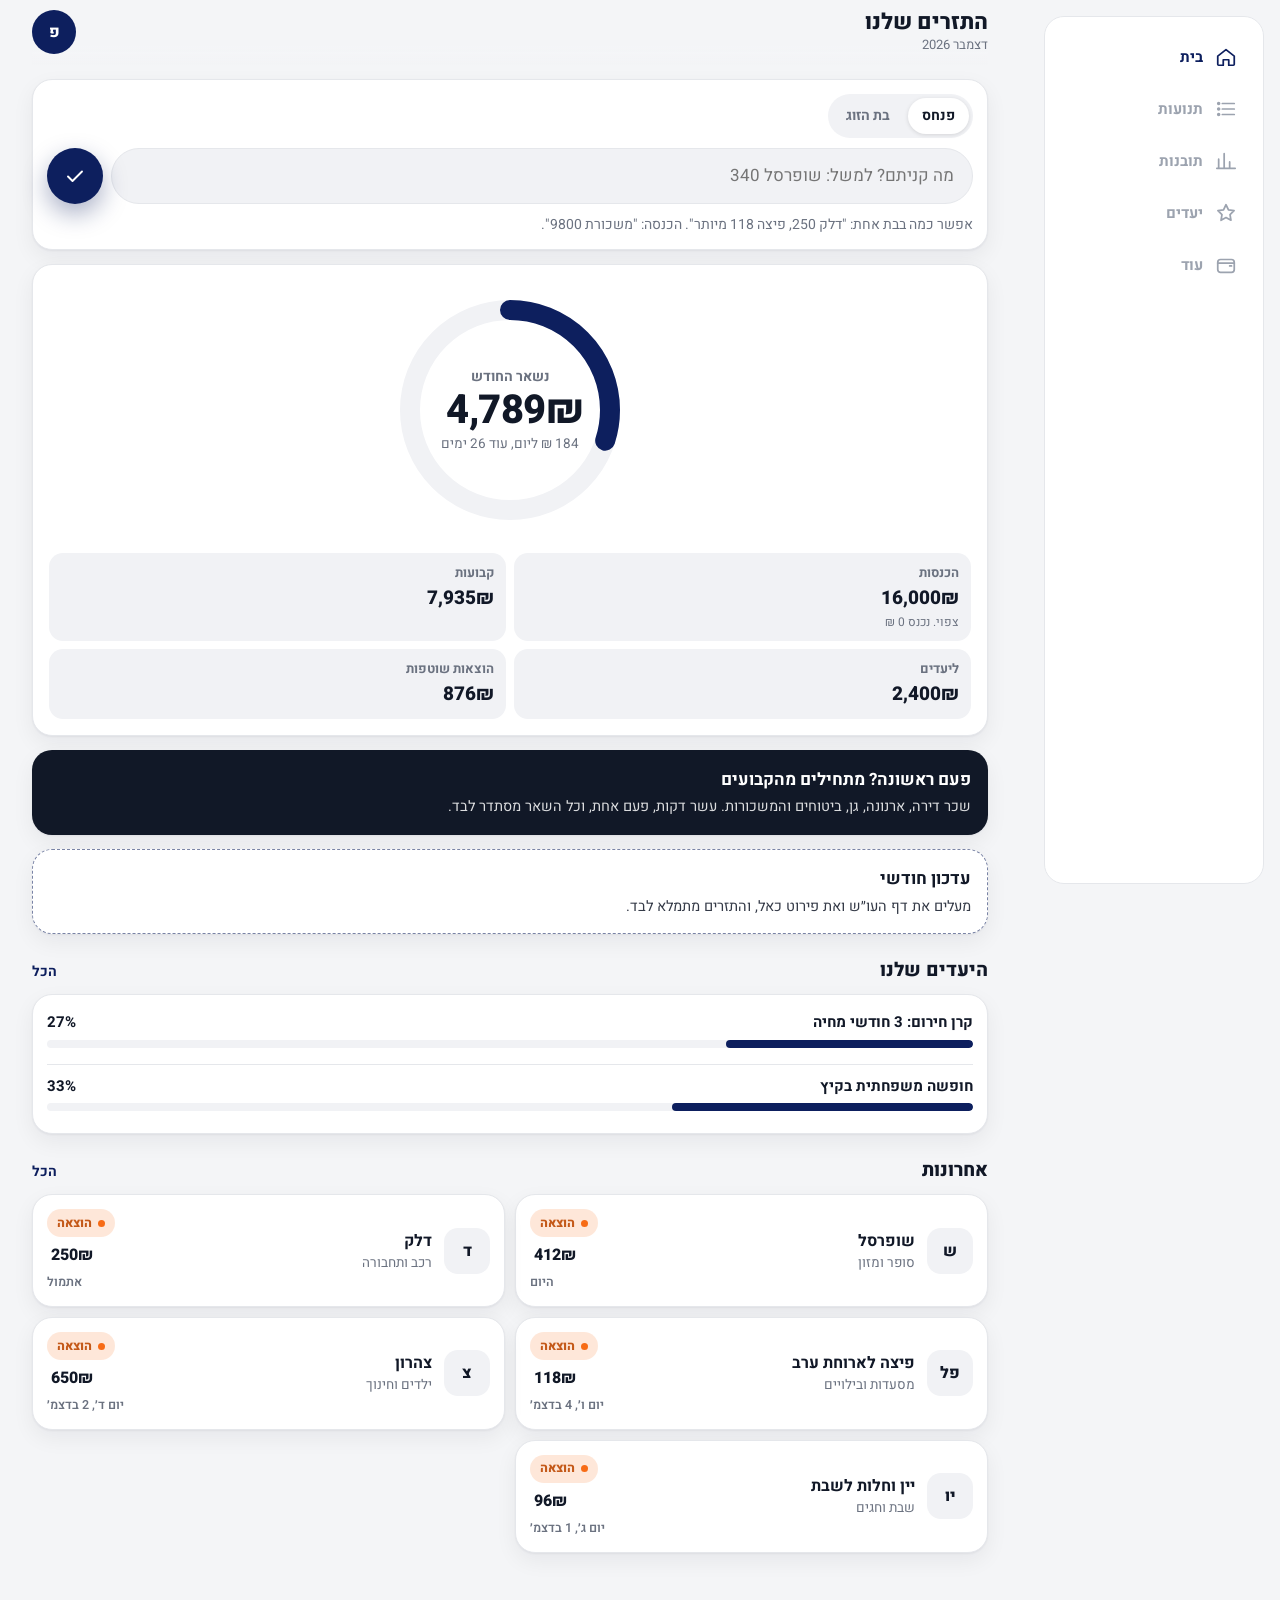
==== index.html @ 9b2dc7a2 "נקודת שמירה: התזרים שלנו, גרסה ראשונה לאישור Co-Authored-By: Claude Opus 5.5 <noreply@anthropic.com>" ====
<!doctype html>
<html lang="he" dir="rtl">
<head>
  <meta charset="utf-8">
  <meta name="viewport" content="width=device-width, initial-scale=1, viewport-fit=cover">
  <meta name="theme-color" content="#F4F5F7">
  <meta name="apple-mobile-web-app-capable" content="yes">
  <meta name="mobile-web-app-capable" content="yes">
  <title>התזרים שלנו</title>
  <link rel="icon" href="icon.svg" type="image/svg+xml">
  <link rel="apple-touch-icon" href="icon.svg">
  <link rel="preconnect" href="https://fonts.googleapis.com">
  <link rel="preconnect" href="https://fonts.gstatic.com" crossorigin>
  <link href="https://fonts.googleapis.com/css2?family=Heebo:wght@300;400;500;700;800&family=Rubik:wght@700;800;900&display=swap" rel="stylesheet">
  <link rel="stylesheet" href="app.css">
  <link rel="stylesheet" href="custom.css">
  <script src="config.js"></script>
  <script src="blueprint.js"></script>
  <script>document.title = (window.BLUEPRINT && window.BLUEPRINT.name) || 'מערכת';</script>
</head>
<body>
  <div id="app"></div>
  <script src="app.js"></script>
  <script src="custom.js" onerror="this.remove()"></script>
</body>
</html>
---- app.css ----
/* מנוע המערכות של קלוד לעצלנים: רכיבים מובייל פירסט + חמש ערכות נושא (library/styles.md).
   כל ערכת נושא מגדירה את אותם משתנים. המבנה זהה, והאופי משתנה. */

:root, [data-theme="clean-pro"] {
  --bg: #F4F5F7;
  --bg-fx: none;
  --surface: #FFFFFF;
  --surface-2: #F1F2F5;
  --text: #111827;
  --muted: #6B7280;
  --line: #E5E7EB;
  --accent: #2563EB;
  --on-accent: #FFFFFF;
  --hero: #111827;
  --on-hero: #FFFFFF;
  --radius: 14px;
  --radius-lg: 20px;
  --shadow: 0 1px 2px rgb(17 24 39 / .05), 0 8px 22px rgb(17 24 39 / .06);
  --glass: none;
  --nav-bg: #FFFFFF;
  --nav-text: #9CA3AF;
  --nav-active: #111827;
  --nav-active-bg: transparent;
  --font-head: 'Heebo', system-ui, sans-serif;
  --head-weight: 800;
  --num-weight: 800;
  --tile-1: var(--surface); --tile-2: var(--surface); --tile-3: var(--surface); --tile-4: var(--surface);
}

[data-theme="bold-dark"] {
  --bg: #0C0C0F;
  --surface: #18181D;
  --surface-2: #232329;
  --text: #F4F4F6;
  --muted: #8E8E99;
  --line: #2B2B33;
  --accent: #FFE14D;
  --on-accent: #111111;
  --hero: var(--accent);
  --on-hero: var(--on-accent);
  --radius: 18px;
  --radius-lg: 26px;
  --shadow: 0 12px 30px rgb(0 0 0 / .35);
  --nav-bg: #1E1E24;
  --nav-text: #8E8E99;
  --nav-active: var(--on-accent);
  --nav-active-bg: var(--accent);
  --font-head: 'Rubik', 'Heebo', sans-serif;
  --head-weight: 900;
  --num-weight: 900;
}

[data-theme="soft-air"] {
  --bg: #EEECF5;
  --bg-fx: linear-gradient(165deg, #E7E4F1 0%, #F7F6FB 55%, #ECE9F5 100%);
  --surface: rgb(255 255 255 / .62);
  --surface-2: rgb(255 255 255 / .45);
  --text: #1F1C2E;
  --muted: #7B7792;
  --line: rgb(31 28 46 / .08);
  --accent: #5B5BD6;
  --on-accent: #FFFFFF;
  --hero: rgb(255 255 255 / .72);
  --on-hero: #1F1C2E;
  --radius: 20px;
  --radius-lg: 28px;
  --shadow: 0 10px 30px rgb(80 70 140 / .10);
  --glass: blur(16px);
  --nav-bg: rgb(255 255 255 / .82);
  --nav-text: #8E8AA5;
  --nav-active: #FFFFFF;
  --nav-active-bg: #1F1C2E;
  --font-head: 'Heebo', system-ui, sans-serif;
  --head-weight: 700;
  --num-weight: 300;
}

[data-theme="photo-immersive"] {
  --bg: #0E1714;
  --surface: rgb(255 255 255 / .08);
  --surface-2: rgb(255 255 255 / .13);
  --text: #F3F6F4;
  --muted: #A9B8B1;
  --line: rgb(255 255 255 / .12);
  --accent: #FFFFFF;
  --on-accent: #0E1714;
  --hero: rgb(255 255 255 / .1);
  --on-hero: #FFFFFF;
  --radius: 22px;
  --radius-lg: 30px;
  --shadow: 0 16px 40px rgb(0 0 0 / .35);
  --glass: blur(14px);
  --nav-bg: rgb(20 32 28 / .72);
  --nav-text: #A9B8B1;
  --nav-active: var(--on-accent);
  --nav-active-bg: var(--accent);
  --font-head: 'Heebo', system-ui, sans-serif;
  --head-weight: 500;
  --num-weight: 300;
}

[data-theme="playful-blocks"] {
  --bg: #FFF9EF;
  --surface: #FFFFFF;
  --surface-2: #FFF1DC;
  --text: #1C1B1F;
  --muted: #6E6A75;
  --line: #F0E6D6;
  --accent: #1C1B1F;
  --on-accent: #FFFFFF;
  --hero: #FFE48A;
  --on-hero: #1C1B1F;
  --radius: 22px;
  --radius-lg: 30px;
  --shadow: 0 2px 0 rgb(28 27 31 / .06), 0 10px 24px rgb(120 90 40 / .08);
  --nav-bg: #FFFFFF;
  --nav-text: #9A95A2;
  --nav-active: #FFFFFF;
  --nav-active-bg: #1C1B1F;
  --font-head: 'Rubik', 'Heebo', sans-serif;
  --head-weight: 800;
  --num-weight: 800;
  --tile-1: #FFE48A; --tile-2: #E3DAFF; --tile-3: #CDEFDF; --tile-4: #FFD8C6;
}

/* סגול ורך: לבנדר בהיר, כרטיס סגול למספר החשוב, אריחים צבעוניים. נלמד מהשראות של מערכות משמרות ומשימות (בתי ספר) */
[data-theme="school-soft"] {
  --bg: #F3F1FB;
  --bg-fx: linear-gradient(170deg, #EEEAFB 0%, #F8F7FD 50%, #F1EEFB 100%);
  --surface: #FFFFFF;
  --surface-2: #EEEBFA;
  --text: #1E1B3A;
  --muted: #6E6A8A;
  --line: #E6E2F5;
  --accent: #6C4CF1;
  --on-accent: #FFFFFF;
  --hero: linear-gradient(140deg, #6C4CF1, #8B6CFF);
  --on-hero: #FFFFFF;
  --radius: 20px;
  --radius-lg: 28px;
  --shadow: 0 2px 4px rgb(108 76 241 / .05), 0 14px 30px rgb(108 76 241 / .10);
  --nav-bg: #FFFFFF;
  --nav-text: #9C98B5;
  --nav-active: #FFFFFF;
  --nav-active-bg: #6C4CF1;
  --font-head: 'Rubik', 'Heebo', sans-serif;
  --head-weight: 700;
  --num-weight: 800;
  --tile-1: #FFD9B3; --tile-2: #CFE6FF; --tile-3: #FFD3E1; --tile-4: #E3DAFF;
}
[data-theme="school-soft"] .nav a.on { padding-inline: 14px; }
[data-theme="school-soft"] .kpi:nth-child(2) { background: var(--tile-1); }
[data-theme="school-soft"] .kpi:nth-child(3) { background: var(--tile-2); }
[data-theme="school-soft"] .kpi:nth-child(4) { background: var(--tile-3); }

/* צבעי סטטוס */
:root { --c-red: #E5484D; --c-orange: #F76B15; --c-yellow: #E0A100; --c-green: #12A150; --c-teal: #0E9F9A; --c-blue: #3B6CF6; --c-purple: #8E4EC6; --c-gray: #8B8D98; }

/* ---------- בסיס ---------- */
* { box-sizing: border-box; -webkit-tap-highlight-color: transparent; }
html { background: var(--bg); }
body {
  margin: 0;
  min-height: 100vh;
  font-family: 'Heebo', system-ui, sans-serif;
  font-size: 16px;
  line-height: 1.5;
  color: var(--text);
  background: var(--bg-fx, none), var(--bg);
  background-attachment: fixed;
  overflow-x: clip;
}
button, input, select, textarea { font: inherit; color: inherit; }
a { color: inherit; text-decoration: none; }
h1, h2, h3, p { margin: 0; }
h1, h2, h3 { font-family: var(--font-head); font-weight: var(--head-weight); line-height: 1.15; text-wrap: balance; }
.i { width: 22px; height: 22px; flex: none; }
.ltr { direction: ltr; unicode-bidi: isolate; display: inline-block; }
.muted { color: var(--muted); }
[hidden] { display: none !important; }

/* ---------- מבנה ---------- */
.app { padding: 0 16px calc(170px + env(safe-area-inset-bottom)); max-width: 640px; margin: 0 auto; }
.top { position: sticky; top: 0; z-index: 20; display: flex; align-items: center; gap: 12px; min-height: 64px; padding: 10px 0; margin-bottom: 4px; background: linear-gradient(var(--bg) 70%, transparent); }
[data-theme="soft-air"] .top { background: transparent; backdrop-filter: blur(10px); }
[data-theme="photo-immersive"] .top { background: linear-gradient(rgb(14 23 20 / .9) 60%, transparent); }
.top__title { flex: 1; min-width: 0; }
.top__title h1 { font-size: 22px; white-space: nowrap; overflow: hidden; text-overflow: ellipsis; }
.top__title small { display: block; font-size: 13px; color: var(--muted); }
.icon-btn { display: grid; place-items: center; width: 44px; height: 44px; border: 0; border-radius: 50%; background: var(--surface); color: var(--text); box-shadow: var(--shadow); backdrop-filter: var(--glass); cursor: pointer; }
.avatar { display: grid; place-items: center; width: 44px; height: 44px; flex: none; border-radius: 50%; font-weight: 800; color: var(--on-accent); background: var(--accent); }
.brand-logo { height: 34px; width: auto; }

/* ---------- ניווט ---------- */
.nav { position: fixed; z-index: 30; display: flex; justify-content: space-around; gap: 4px; }
.nav a { display: grid; justify-items: center; gap: 2px; min-width: 56px; padding: 8px 10px; border-radius: 999px; font-size: 11.5px; font-weight: 700; color: var(--nav-text); }
.nav a.on { color: var(--nav-active); background: var(--nav-active-bg); }
/* סרגל מלא: נקי וצבעוני */
.nav { left: 0; right: 0; bottom: 0; padding: 8px 10px calc(8px + env(safe-area-inset-bottom)); background: var(--nav-bg); border-top: 1px solid var(--line); }
[data-theme="clean-pro"] .nav a.on { color: var(--accent); }
/* גלולה צפה: כהה, רך, תמונתי */
[data-theme="bold-dark"] .nav, [data-theme="soft-air"] .nav, [data-theme="photo-immersive"] .nav {
  left: 16px; right: 16px; bottom: calc(14px + env(safe-area-inset-bottom)); max-width: 460px; margin: 0 auto;
  padding: 8px; border: 1px solid var(--line); border-radius: 999px; box-shadow: var(--shadow); backdrop-filter: blur(16px);
}
[data-theme="bold-dark"] .nav a span, [data-theme="soft-air"] .nav a span, [data-theme="photo-immersive"] .nav a span { display: none; }
[data-theme="bold-dark"] .nav a, [data-theme="soft-air"] .nav a, [data-theme="photo-immersive"] .nav a { min-width: 52px; height: 52px; place-content: center; }
[data-theme="soft-air"] .nav a.on { border-radius: 16px; }
[data-theme="playful-blocks"] .nav a.on { padding-inline: 14px; }

/* כפתור צף */
.fab { position: fixed; z-index: 31; left: 18px; bottom: calc(92px + env(safe-area-inset-bottom)); display: inline-flex; align-items: center; gap: 8px; height: 58px; padding: 0 22px; border: 0; border-radius: 999px; font-weight: 800; font-size: 16px; color: var(--on-accent); background: var(--accent); box-shadow: 0 12px 28px color-mix(in srgb, var(--accent) 45%, transparent); cursor: pointer; }
[data-theme="bold-dark"] .fab, [data-theme="soft-air"] .fab, [data-theme="photo-immersive"] .fab { bottom: calc(96px + env(safe-area-inset-bottom)); }

/* ---------- כרטיסים ---------- */
.card { background: var(--surface); border: 1px solid var(--line); border-radius: var(--radius-lg); box-shadow: var(--shadow); backdrop-filter: var(--glass); }
.section { margin-top: 26px; }
.section__head { display: flex; align-items: baseline; justify-content: space-between; gap: 10px; margin-bottom: 12px; }
.section__head h2 { font-size: 19px; }
.section__head a { font-size: 14px; font-weight: 700; color: var(--accent); }
[data-theme="photo-immersive"] .section__head a, [data-theme="playful-blocks"] .section__head a { color: var(--text); text-decoration: underline; }

/* ---------- דשבורד ---------- */
.greet h1 { font-size: 28px; }
.greet p { margin-top: 4px; color: var(--muted); }
.cover { position: relative; margin: 0 -16px; padding: 90px 20px 24px; min-height: 240px; border-radius: 0 0 var(--radius-lg) var(--radius-lg); background: linear-gradient(180deg, rgb(0 0 0 / .1), rgb(0 0 0 / .65)), var(--cover, linear-gradient(135deg, #1D3A30, #0E1714)); background-size: cover; background-position: center; color: #fff; overflow: hidden; }
.cover h1 { font-size: 36px; font-weight: 300; line-height: 1.05; }
.cover h1 b { font-weight: 700; }
.cover p { margin-top: 8px; color: rgb(255 255 255 / .8); }
.kpis { display: grid; grid-template-columns: repeat(2, minmax(0, 1fr)); gap: 12px; margin-top: 18px; }
.kpi { padding: 16px; border-radius: var(--radius-lg); background: var(--surface); border: 1px solid var(--line); box-shadow: var(--shadow); backdrop-filter: var(--glass); }
.kpi b { display: block; font-family: var(--font-head); font-weight: var(--num-weight); font-size: 32px; line-height: 1.1; letter-spacing: -.5px; }
.kpi span { font-size: 13.5px; font-weight: 600; color: var(--muted); }
.kpi:first-child { grid-column: 1 / -1; background: var(--hero); color: var(--on-hero); border-color: transparent; }
.kpi:first-child span { color: color-mix(in srgb, var(--on-hero) 72%, transparent); }
.kpi:first-child b { font-size: 42px; }
.kpis:has(.kpi:nth-child(4)) { grid-template-columns: repeat(3, minmax(0, 1fr)); }
.kpis:has(.kpi:nth-child(4)) .kpi:not(:first-child) { padding: 14px 12px; }
.kpis:has(.kpi:nth-child(4)) .kpi:not(:first-child) b { font-size: 28px; }
[data-theme="playful-blocks"] .kpi:nth-child(1) { background: var(--tile-1); }
[data-theme="playful-blocks"] .kpi:nth-child(2) { background: var(--tile-2); }
[data-theme="playful-blocks"] .kpi:nth-child(3) { background: var(--tile-3); }
[data-theme="playful-blocks"] .kpi:nth-child(4) { background: var(--tile-4); }
[data-theme="playful-blocks"] .kpi span { color: color-mix(in srgb, var(--text) 70%, transparent); }
[data-theme="soft-air"] .kpi b { font-size: 38px; }
[data-theme="soft-air"] .kpi:first-child b { font-size: 52px; }
.quick { display: flex; gap: 8px; overflow-x: auto; margin: 18px -16px 0; padding: 2px 16px 4px; scrollbar-width: none; }
.quick::-webkit-scrollbar { display: none; }

/* ---------- רשימות ---------- */
.search { position: relative; margin-top: 4px; }
.search input { width: 100%; height: 50px; padding: 0 46px 0 16px; border: 1px solid var(--line); border-radius: 999px; background: var(--surface); box-shadow: var(--shadow); backdrop-filter: var(--glass); outline: none; }
.search input:focus { border-color: var(--accent); }
.search .i { position: absolute; top: 14px; right: 16px; color: var(--muted); }
.chips { display: flex; gap: 8px; overflow-x: auto; margin: 12px -16px 0; padding: 2px 16px 6px; scrollbar-width: none; }
.chips::-webkit-scrollbar { display: none; }
.chip-btn { display: inline-flex; align-items: center; gap: 6px; flex: none; height: 38px; padding: 0 14px; border: 1px solid var(--line); border-radius: 999px; background: var(--surface); font-size: 14px; font-weight: 700; color: var(--text); cursor: pointer; white-space: nowrap; backdrop-filter: var(--glass); }
.chip-btn.on { color: var(--on-accent); background: var(--accent); border-color: transparent; }
.chip-btn em { font-style: normal; font-size: 12px; opacity: .7; }
.dot { width: 9px; height: 9px; border-radius: 50%; background: var(--c); }
.toolbar { display: flex; align-items: center; justify-content: space-between; gap: 8px; margin-top: 8px; }
.toolbar small { color: var(--muted); font-weight: 600; }
.seg-view { display: inline-flex; padding: 3px; border-radius: 999px; background: var(--surface-2); }
.seg-view button { display: inline-flex; align-items: center; gap: 6px; height: 36px; padding: 0 12px; border: 0; border-radius: 999px; background: transparent; font-size: 13.5px; font-weight: 700; color: var(--muted); cursor: pointer; }
.seg-view button.on { color: var(--text); background: var(--surface); box-shadow: var(--shadow); }
.seg-view .i { width: 18px; height: 18px; }

.list { display: grid; grid-template-columns: minmax(0, 1fr); gap: 10px; margin-top: 12px; }
.item { display: flex; align-items: center; gap: 12px; min-width: 0; padding: 14px; border-radius: var(--radius-lg); background: var(--surface); border: 1px solid var(--line); box-shadow: var(--shadow); backdrop-filter: var(--glass); cursor: pointer; }
.item__av { display: grid; place-items: center; width: 46px; height: 46px; flex: none; border-radius: 14px; font-weight: 800; color: var(--text); background: var(--surface-2); overflow: hidden; }
.item__av img { width: 100%; height: 100%; object-fit: cover; }
[data-theme="bold-dark"] .item__av { border-radius: 50%; }
.item__main { flex: 1; min-width: 0; }
.item__main b { display: block; font-size: 16px; font-weight: 700; white-space: nowrap; overflow: hidden; text-overflow: ellipsis; }
.item__main small { display: block; font-size: 13.5px; color: var(--muted); white-space: nowrap; overflow: hidden; text-overflow: ellipsis; }
.item__end { display: grid; justify-items: end; gap: 6px; flex: none; }
.item__end small { font-size: 12.5px; color: var(--muted); font-weight: 600; }
.money { font-family: var(--font-head); font-weight: 800; }

.status { display: inline-flex; align-items: center; gap: 6px; height: 28px; padding: 0 10px; border-radius: 999px; font-size: 12.5px; font-weight: 800; white-space: nowrap; color: color-mix(in srgb, var(--c) 78%, var(--text)); background: color-mix(in srgb, var(--c) 16%, transparent); }
.status::before { content: ""; width: 7px; height: 7px; border-radius: 50%; background: var(--c); }
[data-theme="bold-dark"] .status { color: #fff; background: var(--c); }
[data-theme="bold-dark"] .status::before { background: rgb(255 255 255 / .8); }

.empty { padding: 40px 20px; text-align: center; border: 1.5px dashed var(--line); border-radius: var(--radius-lg); color: var(--muted); }
.empty b { display: block; margin-bottom: 6px; font-size: 18px; color: var(--text); }

/* לוח עמודות */
.board { display: flex; gap: 12px; overflow-x: auto; margin: 14px -16px 0; padding: 2px 16px 10px; scroll-snap-type: x mandatory; scrollbar-width: none; }
.board::-webkit-scrollbar { display: none; }
.col { flex: none; width: 78%; max-width: 320px; scroll-snap-align: start; padding: 12px; border-radius: var(--radius-lg); background: var(--surface-2); }
.col__head { display: flex; align-items: center; gap: 8px; margin: 2px 4px 12px; font-weight: 800; }
.col__head em { margin-inline-start: auto; font-style: normal; font-size: 13px; color: var(--muted); }
.col .item { padding: 12px; margin-bottom: 8px; box-shadow: none; }
.col .empty { padding: 20px 10px; font-size: 14px; }

/* ---------- כרטיס פרטים ---------- */
.detail-hero { padding: 20px; margin-top: 6px; }
.detail-hero h2 { font-size: 26px; }
.detail-hero p { margin-top: 4px; color: var(--muted); }
.statuses { display: flex; flex-wrap: wrap; gap: 8px; margin-top: 16px; }
.statuses button { height: 38px; padding: 0 14px; border: 1px solid var(--line); border-radius: 999px; background: transparent; font-weight: 700; font-size: 14px; cursor: pointer; }
.statuses button.on { border-color: transparent; color: #fff; background: var(--c); }
.actions { display: grid; grid-auto-flow: column; grid-auto-columns: 1fr; gap: 10px; margin-top: 14px; }
.action { display: grid; justify-items: center; gap: 4px; padding: 12px 6px; border-radius: var(--radius); background: var(--surface); border: 1px solid var(--line); font-size: 13px; font-weight: 700; box-shadow: var(--shadow); backdrop-filter: var(--glass); }
.action .i { color: var(--accent); }
[data-theme="photo-immersive"] .action .i, [data-theme="playful-blocks"] .action .i { color: var(--text); }
.action--wa .i { color: #25D366 !important; }
.fields { margin-top: 14px; padding: 4px 16px; }
.fields div { display: flex; justify-content: space-between; gap: 16px; padding: 13px 0; border-bottom: 1px solid var(--line); }
.fields div:last-child { border-bottom: 0; }
.fields dt { color: var(--muted); font-size: 14px; font-weight: 600; flex: none; }
.fields dd { margin: 0; font-weight: 600; text-align: left; overflow-wrap: anywhere; }
.fields dd.long { text-align: right; font-weight: 400; white-space: pre-line; }
.fields img { max-width: 160px; border-radius: 12px; }

/* ---------- טפסים ---------- */
.form { display: grid; gap: 16px; margin-top: 8px; }
.f { display: grid; gap: 7px; }
.f > label, .f > span { font-size: 14px; font-weight: 700; color: var(--muted); }
.f > label i { font-style: normal; color: var(--c-red); }
.f input, .f textarea, .f select { width: 100%; min-height: 52px; padding: 12px 16px; border: 1.5px solid var(--line); border-radius: var(--radius); background: var(--surface); font-size: 17px; outline: none; backdrop-filter: var(--glass); }
.f textarea { min-height: 96px; resize: vertical; }
.f input:focus, .f textarea:focus, .f select:focus { border-color: var(--accent); box-shadow: 0 0 0 4px color-mix(in srgb, var(--accent) 18%, transparent); }
.f select option { color: #111; }
.f .money-in { position: relative; }
.f .money-in input { padding-left: 40px; }
.f .money-in b { position: absolute; left: 16px; top: 14px; color: var(--muted); }
.f .err { font-size: 13.5px; font-weight: 700; color: var(--c-red); }
.f.bad input, .f.bad textarea, .f.bad select { border-color: var(--c-red); }
.pills { display: flex; flex-wrap: wrap; gap: 8px; }
.pills label { position: relative; display: inline-flex; align-items: center; gap: 6px; height: 44px; padding: 0 16px; border: 1.5px solid var(--line); border-radius: 999px; background: var(--surface); font-weight: 700; cursor: pointer; backdrop-filter: var(--glass); }
.pills input { position: absolute; opacity: 0; pointer-events: none; }
.pills label:has(input:checked) { color: var(--on-accent); background: var(--accent); border-color: transparent; }
.pills label.st:has(input:checked) { color: #fff; background: var(--c); }
.switch { display: flex; align-items: center; justify-content: space-between; min-height: 52px; padding: 0 16px; border: 1.5px solid var(--line); border-radius: var(--radius); background: var(--surface); font-weight: 700; }
.switch input { flex: none; width: 48px !important; height: 28px; min-height: 0 !important; padding: 0 !important; border: 0 !important; box-shadow: none !important; appearance: none; border-radius: 999px; background: var(--line); position: relative; cursor: pointer; transition: background .2s; }
.switch input::after { content: ""; position: absolute; top: 3px; right: 3px; width: 22px; height: 22px; border-radius: 50%; background: #fff; transition: transform .2s; box-shadow: 0 1px 3px rgb(0 0 0 / .2); }
.switch input:checked { background: var(--accent); }
.switch input:checked::after { transform: translateX(-20px); }
.photo-in { display: flex; align-items: center; gap: 12px; }
.photo-in img { width: 72px; height: 72px; object-fit: cover; border-radius: 14px; }
.savebar { position: fixed; z-index: 40; left: 0; right: 0; bottom: 0; display: flex; gap: 10px; padding: 12px 16px calc(12px + env(safe-area-inset-bottom)); background: linear-gradient(transparent, var(--bg) 30%); }
.savebar > * { flex: 1; }

/* ---------- כפתורים ---------- */
.btn { display: inline-flex; align-items: center; justify-content: center; gap: 8px; min-height: 52px; padding: 0 22px; border: 0; border-radius: 999px; font-weight: 800; font-size: 16px; cursor: pointer; white-space: nowrap; }
.btn--primary { color: var(--on-accent); background: var(--accent); box-shadow: 0 10px 24px color-mix(in srgb, var(--accent) 35%, transparent); }
.btn--ghost { color: var(--text); background: var(--surface); border: 1.5px solid var(--line); backdrop-filter: var(--glass); }
.btn--danger { color: var(--c-red); background: transparent; border: 1.5px solid color-mix(in srgb, var(--c-red) 40%, transparent); }
.btn--sm { min-height: 40px; padding: 0 16px; font-size: 14px; }
.btn-row { display: flex; gap: 10px; margin-top: 18px; }
.btn-row > * { flex: 1; }

/* ---------- הגדרות ---------- */
.set { padding: 16px; margin-top: 12px; display: grid; gap: 14px; }
.set h3 { font-size: 17px; }
.themes { display: grid; grid-template-columns: 1fr 1fr; gap: 10px; }
.theme-card { display: grid; gap: 8px; padding: 12px; border: 2px solid var(--line); border-radius: var(--radius); background: var(--surface-2); cursor: pointer; text-align: right; }
.theme-card.on { border-color: var(--accent); }
.theme-card b { font-size: 14px; }
.swatches { display: flex; gap: 4px; }
.swatches i { width: 22px; height: 22px; border-radius: 50%; border: 1px solid rgb(0 0 0 / .08); }

/* ---------- הודעה ---------- */
.toast { position: fixed; z-index: 60; left: 16px; right: 16px; bottom: calc(96px + env(safe-area-inset-bottom)); max-width: 460px; margin: 0 auto; display: flex; align-items: center; justify-content: space-between; gap: 12px; padding: 12px 18px; border-radius: 999px; color: #fff; background: #1C1B22; box-shadow: 0 12px 30px rgb(0 0 0 / .3); font-weight: 700; transform: translateY(20px); opacity: 0; pointer-events: none; transition: .2s; }
.toast.on { transform: none; opacity: 1; pointer-events: auto; }
.toast button { border: 0; background: none; color: #FFE14D; font-weight: 800; cursor: pointer; }

/* ---------- כניסה ---------- */
.login { min-height: 100vh; display: grid; place-items: center; padding: 20px; }
.login .card { width: min(420px, 100%); padding: 28px 22px; display: grid; gap: 14px; text-align: center; }
.login h1 { font-size: 30px; }
.demo-note { margin-top: 14px; padding: 10px 14px; border-radius: var(--radius); font-size: 13.5px; background: color-mix(in srgb, var(--c-yellow) 16%, transparent); }

/* ---------- מחשב: ניווט בצד ---------- */
@media (min-width: 960px) {
  .app { max-width: 1060px; padding: 0 32px 60px; margin-right: 260px; margin-left: auto; }
  .nav, [data-theme="bold-dark"] .nav, [data-theme="soft-air"] .nav, [data-theme="photo-immersive"] .nav {
    top: 16px; bottom: 16px; right: 16px; left: auto; width: 220px; max-width: none; margin: 0;
    flex-direction: column; justify-content: flex-start; padding: 16px 12px; border: 1px solid var(--line); border-radius: var(--radius-lg);
  }
  .nav a, [data-theme="bold-dark"] .nav a, [data-theme="soft-air"] .nav a, [data-theme="photo-immersive"] .nav a { display: flex; grid-template-columns: none; place-content: initial; align-items: center; gap: 12px; height: 48px; padding: 0 14px; font-size: 15px; border-radius: 14px; }
  .nav a span, [data-theme="bold-dark"] .nav a span, [data-theme="soft-air"] .nav a span, [data-theme="photo-immersive"] .nav a span { display: inline; }
  .fab { bottom: 28px !important; left: 32px; }
  .kpis { grid-template-columns: repeat(4, 1fr); }
  .kpi:first-child { grid-column: auto; }
  .list { grid-template-columns: repeat(2, minmax(0, 1fr)); }
  .col { width: 300px; }
  .savebar { right: 260px; }
  .toast { bottom: 28px; }
  .cover { margin: 0; border-radius: var(--radius-lg); }
}

@media (prefers-reduced-motion: reduce) { * { transition: none !important; } }
---- custom.css ----
/* התזרים שלנו: הצ׳אט, טבעת "כמה נשאר", פסים ותובנות. משתמש רק במשתני הסגנון, כך שכל סגנון עובד. */

/* ---------- הצ׳אט ---------- */
.tz-chat { padding: 14px; margin-top: 14px; display: grid; gap: 10px; }
.tz-chat__who { display: inline-flex; justify-self: start; padding: 4px; gap: 4px; border-radius: 999px; background: var(--surface-2); }
.tz-chat__who button { min-height: 36px; padding: 0 14px; border: 0; border-radius: 999px; background: transparent; color: var(--muted); font: inherit; font-size: 14px; font-weight: 700; cursor: pointer; }
.tz-chat__who button.on { background: var(--surface); color: var(--text); box-shadow: 0 1px 4px rgb(0 0 0 / .12); }
.tz-chat form { display: flex; gap: 8px; }
.tz-chat input { flex: 1; min-width: 0; height: 56px; padding: 0 18px; border: 1.5px solid var(--line); border-radius: 999px; background: var(--surface-2); color: var(--text); font: inherit; font-size: 17px; }
.tz-chat input:focus { outline: none; border-color: var(--accent); background: var(--surface); }
.tz-chat .btn { width: 56px; min-height: 56px; padding: 0; flex: none; }
.tz-chat .btn .i { width: 24px; height: 24px; }
.tz-chat__hint { font-size: 14px; }
.tz-log { list-style: none; margin: 0; padding: 0; display: grid; gap: 8px; }
.tz-log li { padding: 10px 12px; border-radius: var(--radius); background: var(--surface-2); }
.tz-log__row { display: flex; align-items: center; gap: 8px; flex-wrap: wrap; }
.tz-log__row b { font-size: 15.5px; }
.tz-log__ok { display: grid; place-items: center; width: 24px; height: 24px; border-radius: 50%; background: var(--c-green); color: #fff; flex: none; }
.tz-log__ok .i { width: 15px; height: 15px; }
.tz-amt { font-weight: 800; }
.tz-amt.is-in { color: var(--c-green); }
.tz-tag { min-height: 32px; padding: 0 12px; border: 1px dashed color-mix(in srgb, var(--accent) 55%, transparent); border-radius: 999px; background: transparent; color: var(--accent); font: inherit; font-size: 13.5px; font-weight: 700; cursor: pointer; }
[data-theme="bold-dark"] .tz-tag { color: var(--text); }
.tz-x { margin-inline-start: auto; min-height: 32px; padding: 0 10px; border: 0; background: transparent; color: var(--muted); font: inherit; font-size: 13.5px; text-decoration: underline; cursor: pointer; }
.tz-pick { display: flex; flex-wrap: wrap; gap: 6px; margin-top: 10px; }
.tz-pick .chip-btn { height: 34px; font-size: 13px; }

/* ---------- כמה נשאר ---------- */
.tz-hero { margin-top: 14px; padding: 20px 16px 16px; display: grid; gap: 18px; justify-items: center; }
.tz-ring { position: relative; width: min(250px, 72vw); aspect-ratio: 1; }
.tz-ring svg { width: 100%; height: 100%; display: block; }
.tz-ring__bg { fill: none; stroke: var(--surface-2); stroke-width: 16; }
.tz-ring__fg { fill: none; stroke: var(--accent); stroke-width: 16; stroke-linecap: round; transition: stroke-dasharray .6s ease; }
.tz-ring.is-bad .tz-ring__fg { stroke: var(--c-red); }
.tz-ring__in { position: absolute; inset: 0; display: grid; place-content: center; text-align: center; gap: 2px; padding: 0 30px; }
.tz-ring__in small { font-size: 14px; font-weight: 700; color: var(--muted); }
.tz-ring__in b { font-family: var(--font-head); font-weight: var(--num-weight); font-size: 40px; line-height: 1.1; letter-spacing: -.5px; }
.tz-ring.is-bad .tz-ring__in b { color: var(--c-red); }
.tz-ring__in span { font-size: 13.5px; color: var(--muted); line-height: 1.35; }
.tz-split { width: 100%; margin: 0; display: grid; grid-template-columns: repeat(2, minmax(0, 1fr)); gap: 8px; }
.tz-split div { padding: 10px 12px; border-radius: var(--radius); background: var(--surface-2); }
.tz-split dt { font-size: 13px; font-weight: 700; color: var(--muted); }
.tz-split dd { margin: 2px 0 0; font-size: 19px; font-weight: 800; text-align: right; }
.tz-split small { display: block; font-size: 12px; color: var(--muted); }

/* ---------- כרטיסי הנעה ---------- */
.tz-cta { display: grid; gap: 4px; margin-top: 14px; padding: 16px; background: var(--hero); color: var(--on-hero); border-color: transparent; }
.tz-cta b { font-size: 17px; }
.tz-cta span { font-size: 14.5px; opacity: .85; }
.tz-cta--soft { background: var(--surface); color: var(--text); border: 1.5px dashed color-mix(in srgb, var(--accent) 50%, var(--line)); }

/* ---------- שורות עם פס ---------- */
.tz-rows { padding: 6px 14px; display: grid; }
.tz-rows--flat { padding: 0; }
.tz-r { display: grid; grid-template-columns: minmax(0, 1fr) auto; grid-template-areas: "n v" "b b" "s s"; align-items: center; gap: 6px 10px; padding: 10px 0; border-bottom: 1px solid var(--line); color: inherit; text-decoration: none; }
.tz-r:last-child { border-bottom: 0; }
.tz-r > span:first-child { grid-area: n; font-weight: 700; font-size: 15px; }
.tz-r > b { grid-area: v; font-size: 15px; }
.tz-r > .tz-bar { grid-area: b; }
.tz-r > small { grid-area: s; font-size: 12.5px; color: var(--muted); }
.tz-r > .btn { grid-area: s; justify-self: start; min-height: 40px; }
.tz-bar { display: block; height: 8px; border-radius: 99px; background: var(--surface-2); overflow: hidden; }
.tz-bar i { display: block; height: 100%; border-radius: inherit; background: var(--accent); }
.tz-bar.is-bad i { background: var(--c-red); }

/* ---------- תובנות ---------- */
.tz-tips { list-style: none; margin: 0; padding: 0; display: grid; gap: 10px; }
.tz-tips li { display: grid; gap: 3px; padding: 12px 14px; border-radius: var(--radius); background: var(--surface-2); border-inline-start: 4px solid var(--accent); }
.tz-tips b { font-size: 15.5px; }
.tz-tips span { font-size: 14.5px; color: var(--muted); line-height: 1.45; }
.tz-fore { display: grid; grid-template-columns: repeat(3, minmax(0, 1fr)); gap: 8px; }
.tz-fore div { padding: 12px 10px; border-radius: var(--radius); background: var(--surface-2); text-align: center; }
.tz-fore small { display: block; font-size: 12.5px; color: var(--muted); }
.tz-fore b { font-family: var(--font-head); font-weight: var(--num-weight); font-size: 20px; color: var(--c-green); }
.tz-fore b.is-bad { color: var(--c-red); }

/* ---------- עדכון חודשי ---------- */
.tz-step h3 { display: flex; align-items: center; gap: 10px; }
.tz-step h3 em { display: grid; place-items: center; width: 30px; height: 30px; border-radius: 50%; background: var(--accent); color: var(--on-accent); font-style: normal; font-size: 15px; }
.tz-step label.btn { justify-self: start; }
.tz-stats { list-style: none; margin: 0; padding: 0; display: flex; flex-wrap: wrap; gap: 8px; }
.tz-stats li { padding: 8px 12px; border-radius: var(--radius); background: var(--surface-2); font-size: 14px; }
.tz-stats b { margin-inline-end: 5px; font-size: 17px; }
.tz-review .list { margin-top: 0; }
.tz-review .btn-row { display: flex; gap: 10px; justify-content: flex-end; flex-wrap: wrap; }
.tz-safe { margin-top: 16px; text-align: center; font-size: 13.5px; }
.tz-more { margin-top: 14px; }
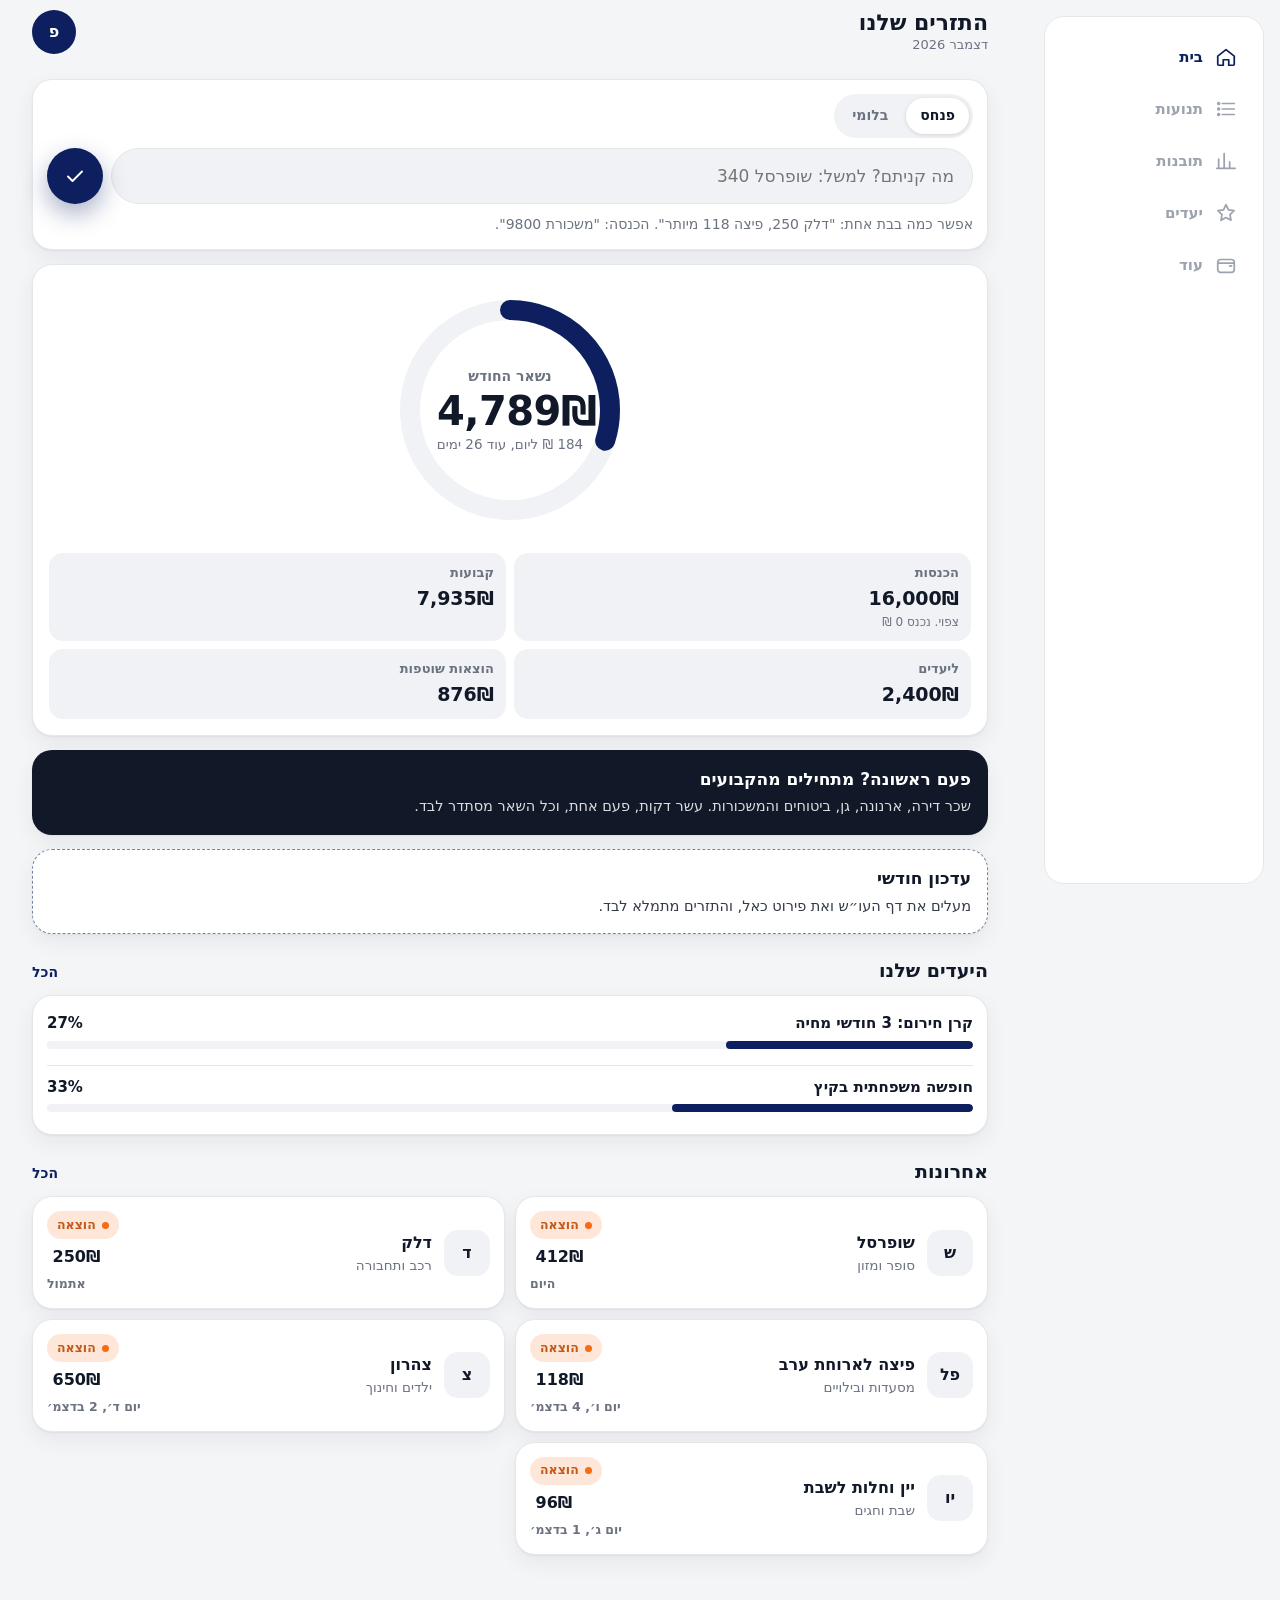
==== commit 1126956d: "הכנה לענן: כניסה רק לפנחס ולבלומי, מסד נתונים מאובטח, הגנות לדף Co-Authored-By: Claude Opus 5.5 <nor" ====
--- a/index.html
+++ b/index.html
@@ -2,6 +2,9 @@
 <html lang="he" dir="rtl">
 <head>
   <meta charset="utf-8">
+  <meta name="referrer" content="no-referrer">
+  <meta name="robots" content="noindex, nofollow">
+  <meta http-equiv="Content-Security-Policy" content="default-src 'self'; script-src 'self' https://cdn.jsdelivr.net; style-src 'self' 'unsafe-inline' https://fonts.googleapis.com; font-src https://fonts.gstatic.com; img-src 'self' data: blob:; connect-src 'self' https://*.supabase.co wss://*.supabase.co; worker-src 'self'; manifest-src 'self'; base-uri 'none'; form-action 'self'; object-src 'none'">
   <meta name="viewport" content="width=device-width, initial-scale=1, viewport-fit=cover">
   <meta name="theme-color" content="#F4F5F7">
   <meta name="apple-mobile-web-app-capable" content="yes">
@@ -16,11 +19,10 @@
   <link rel="stylesheet" href="custom.css">
   <script src="config.js"></script>
   <script src="blueprint.js"></script>
-  <script>document.title = (window.BLUEPRINT && window.BLUEPRINT.name) || 'מערכת';</script>
 </head>
 <body>
   <div id="app"></div>
   <script src="app.js"></script>
-  <script src="custom.js" onerror="this.remove()"></script>
+  <script src="custom.js"></script>
 </body>
 </html>
